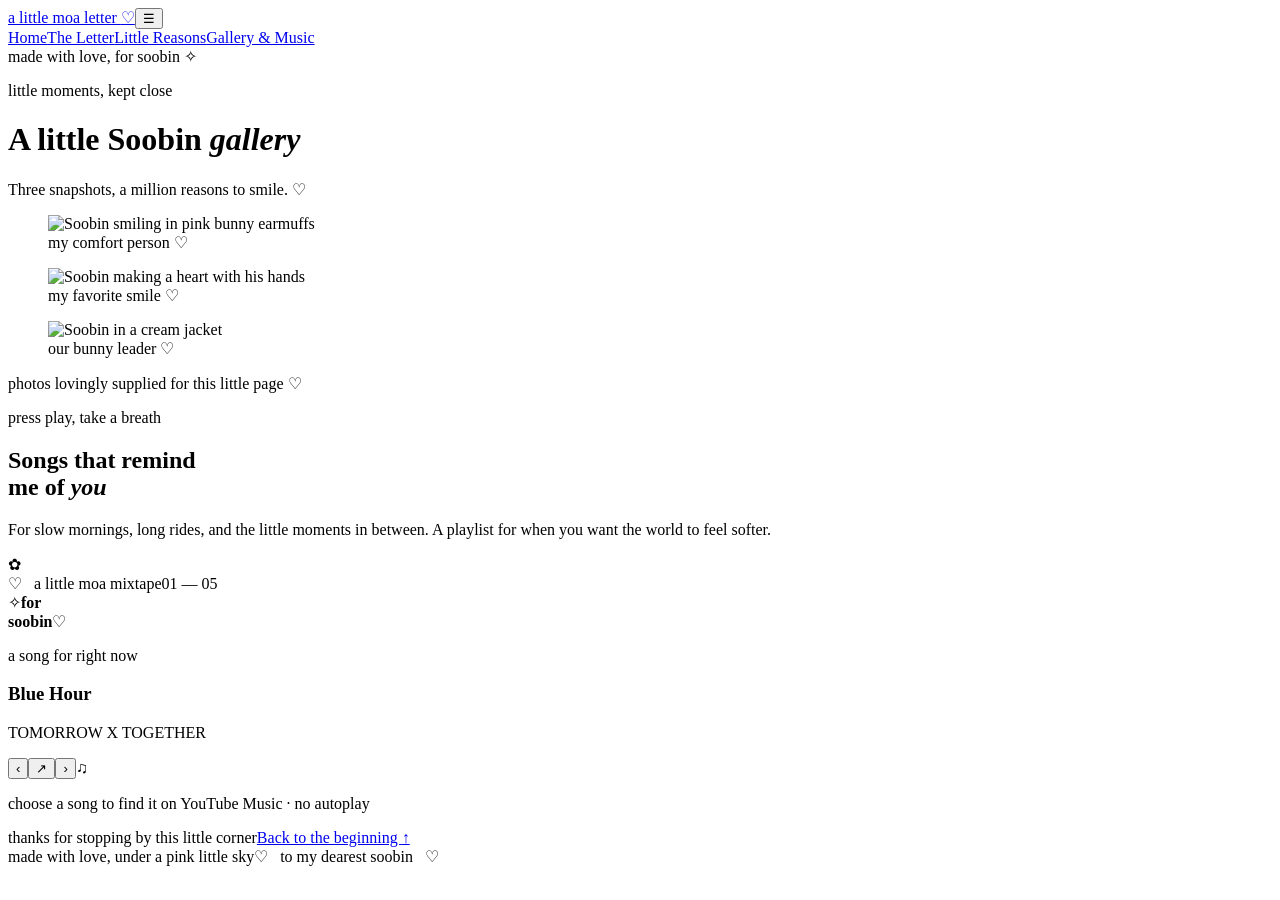
==== gallery.html @ 7ad31db4 "Add gallery.html for Soobin site" ====
<!doctype html>
<html lang="en"><head><meta charset="utf-8"><meta name="viewport" content="width=device-width,initial-scale=1"><meta name="theme-color" content="#fff8f5"><title>Gallery & Music ♡</title><link rel="preconnect" href="https://fonts.googleapis.com"><link rel="preconnect" href="https://fonts.gstatic.com" crossorigin><link href="https://fonts.googleapis.com/css2?family=DM+Sans:wght@400;500;600&family=Playfair+Display:ital,wght@0,500;0,600;1,500;1,600&family=Sacramento&display=swap" rel="stylesheet"><link rel="stylesheet" href="styles.css"></head>
<body><div class="ambient-stars" aria-hidden="true"></div><div class="floaties" aria-hidden="true"></div><header class="site-header"><a class="wordmark" href="index.html">a little moa letter <span>♡</span></a><button class="menu-toggle" aria-label="Open menu" aria-expanded="false">☰</button><nav class="main-nav"><a href="index.html">Home</a><a href="letter.html">The Letter</a><a href="reasons.html">Little Reasons</a><a class="active" href="gallery.html">Gallery & Music</a></nav><span class="header-note">made with love, for soobin ✧</span></header>
<main class="inner-page gallery-page"><div class="page-intro reveal"><p class="eyebrow">little moments, kept close</p><h1>A little Soobin <em>gallery</em></h1><p>Three snapshots, a million reasons to smile. ♡</p></div><div class="gallery-grid"><figure class="polaroid polaroid-tall reveal"><div class="polaroid-image"><img src="assets/soobin-bunny.png" alt="Soobin smiling in pink bunny earmuffs"></div><figcaption>my comfort person <span>♡</span></figcaption><span class="tape"></span></figure><figure class="polaroid polaroid-mid reveal"><div class="polaroid-image"><img src="assets/soobin-heart.png" alt="Soobin making a heart with his hands"></div><figcaption>my favorite smile <span>♡</span></figcaption><span class="tape"></span></figure><figure class="polaroid polaroid-short reveal"><div class="polaroid-image"><img src="assets/soobin-portrait.png" alt="Soobin in a cream jacket"></div><figcaption>our bunny leader <span>♡</span></figcaption><span class="tape"></span></figure></div><p class="image-credit">photos lovingly supplied for this little page ♡</p>
<section class="playlist-section"><div class="playlist-intro reveal"><p class="eyebrow">press play, take a breath</p><h2>Songs that remind<br>me of <em>you</em></h2><p>For slow mornings, long rides, and the little moments in between. A playlist for when you want the world to feel softer.</p><span class="playlist-flower">✿</span></div><div class="player-card reveal"><div class="player-top"><span>♡ &nbsp; a little moa mixtape</span><span>01 — 05</span></div><div class="now-playing"><div class="album-art"><span>✧</span><b>for<br>soobin</b><span>♡</span></div><div><p class="now-label">a song for right now</p><h3 id="trackTitle">Blue Hour</h3><p>TOMORROW X TOGETHER</p></div></div><div class="player-controls"><button id="prevTrack" aria-label="Previous song">‹</button><button id="playTrack" class="play-button" aria-label="Open song on YouTube Music">↗</button><button id="nextTrack" aria-label="Next song">›</button><span class="volume">♫</span></div><ul class="track-list" id="trackList"></ul><p class="player-foot">choose a song to find it on YouTube Music · no autoplay</p></div></section>
<div class="page-next"><span>thanks for stopping by this little corner</span><a href="index.html" class="button button-outline">Back to the beginning <span>↑</span></a></div></main><footer class="site-footer"><span>made with love, under a pink little sky</span><span>♡ &nbsp; to my dearest soobin &nbsp; ♡</span></footer><div class="toast" role="status" aria-live="polite"></div><script src="script.js"></script></body></html>
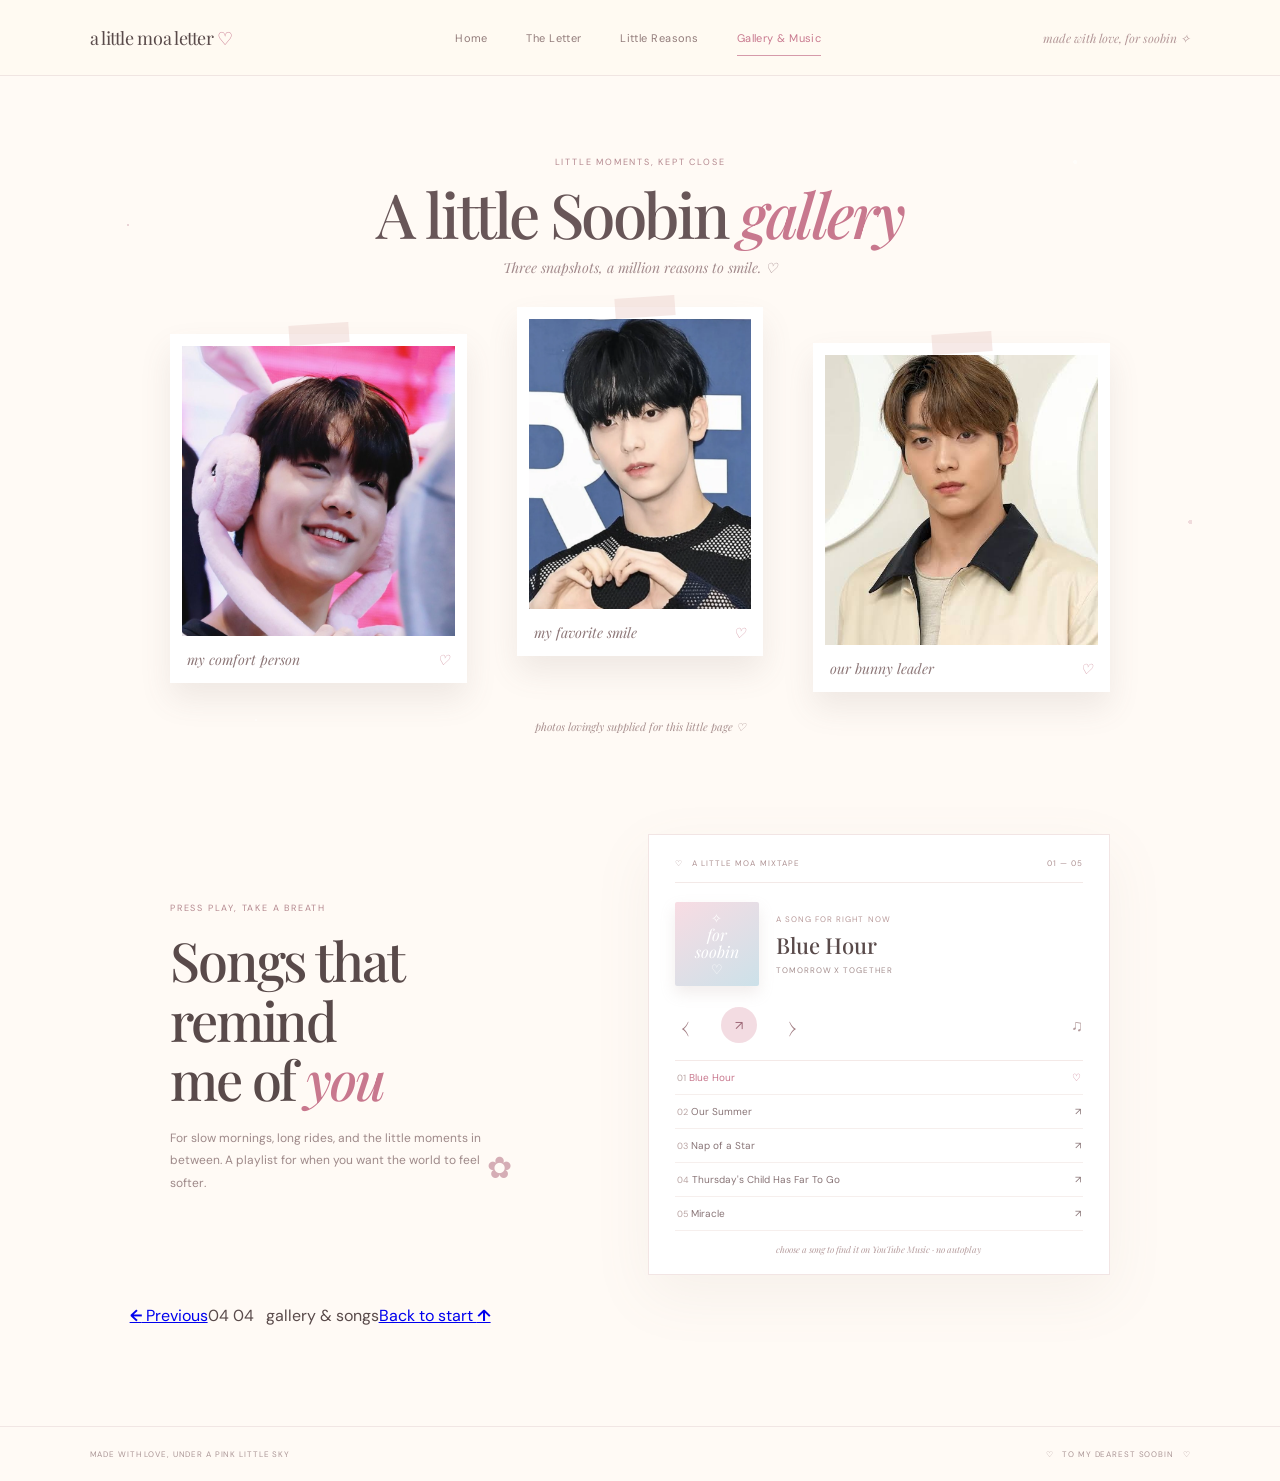
==== commit 3e8b74dd: "Make gallery.html part of sequential page flow" ====
--- a/gallery.html
+++ b/gallery.html
@@ -3,5 +3,5 @@
 <body><div class="ambient-stars" aria-hidden="true"></div><div class="floaties" aria-hidden="true"></div><header class="site-header"><a class="wordmark" href="index.html">a little moa letter <span>♡</span></a><button class="menu-toggle" aria-label="Open menu" aria-expanded="false">☰</button><nav class="main-nav"><a href="index.html">Home</a><a href="letter.html">The Letter</a><a href="reasons.html">Little Reasons</a><a class="active" href="gallery.html">Gallery & Music</a></nav><span class="header-note">made with love, for soobin ✧</span></header>
 <main class="inner-page gallery-page"><div class="page-intro reveal"><p class="eyebrow">little moments, kept close</p><h1>A little Soobin <em>gallery</em></h1><p>Three snapshots, a million reasons to smile. ♡</p></div><div class="gallery-grid"><figure class="polaroid polaroid-tall reveal"><div class="polaroid-image"><img src="assets/soobin-bunny.png" alt="Soobin smiling in pink bunny earmuffs"></div><figcaption>my comfort person <span>♡</span></figcaption><span class="tape"></span></figure><figure class="polaroid polaroid-mid reveal"><div class="polaroid-image"><img src="assets/soobin-heart.png" alt="Soobin making a heart with his hands"></div><figcaption>my favorite smile <span>♡</span></figcaption><span class="tape"></span></figure><figure class="polaroid polaroid-short reveal"><div class="polaroid-image"><img src="assets/soobin-portrait.png" alt="Soobin in a cream jacket"></div><figcaption>our bunny leader <span>♡</span></figcaption><span class="tape"></span></figure></div><p class="image-credit">photos lovingly supplied for this little page ♡</p>
 <section class="playlist-section"><div class="playlist-intro reveal"><p class="eyebrow">press play, take a breath</p><h2>Songs that remind<br>me of <em>you</em></h2><p>For slow mornings, long rides, and the little moments in between. A playlist for when you want the world to feel softer.</p><span class="playlist-flower">✿</span></div><div class="player-card reveal"><div class="player-top"><span>♡ &nbsp; a little moa mixtape</span><span>01 — 05</span></div><div class="now-playing"><div class="album-art"><span>✧</span><b>for<br>soobin</b><span>♡</span></div><div><p class="now-label">a song for right now</p><h3 id="trackTitle">Blue Hour</h3><p>TOMORROW X TOGETHER</p></div></div><div class="player-controls"><button id="prevTrack" aria-label="Previous song">‹</button><button id="playTrack" class="play-button" aria-label="Open song on YouTube Music">↗</button><button id="nextTrack" aria-label="Next song">›</button><span class="volume">♫</span></div><ul class="track-list" id="trackList"></ul><p class="player-foot">choose a song to find it on YouTube Music · no autoplay</p></div></section>
-<div class="page-next"><span>thanks for stopping by this little corner</span><a href="index.html" class="button button-outline">Back to the beginning <span>↑</span></a></div></main><footer class="site-footer"><span>made with love, under a pink little sky</span><span>♡ &nbsp; to my dearest soobin &nbsp; ♡</span></footer><div class="toast" role="status" aria-live="polite"></div><script src="script.js"></script></body></html>
+<nav class="page-turn" aria-label="Page sequence"><a href="reasons.html"><b>←</b> Previous</a><span>04 <i></i> 04 &nbsp; gallery & songs</span><a href="index.html">Back to start <b>↑</b></a></nav></main><footer class="site-footer"><span>made with love, under a pink little sky</span><span>♡ &nbsp; to my dearest soobin &nbsp; ♡</span></footer><div class="toast" role="status" aria-live="polite"></div><script src="script.js"></script></body></html>
 
--- a/styles.css
+++ b/styles.css
@@ -0,0 +1,3 @@
+:root{--ink:#594a4a;--rose:#c8788e;--pink:#e9a9b8;--muted:#9f8887;--cream:#fffaf5;--paper:#fffdfb;--blue:#dceaf1;--lav:#eeeaf5;--line:#f1dfe0;--serif:'Playfair Display',Georgia,serif;--script:'Sacramento',cursive;--sans:'DM Sans',sans-serif}*{box-sizing:border-box}html{scroll-behavior:smooth;scroll-padding-top:85px}body{margin:0;color:var(--ink);font-family:var(--sans);background:var(--cream);overflow-x:hidden}button,a{-webkit-tap-highlight-color:transparent}button{font:inherit}.ambient-stars{position:fixed;inset:0;z-index:-1;pointer-events:none;opacity:.54;background-image:radial-gradient(1px 1px at 10% 25%,#d8b4bd 99%,transparent),radial-gradient(2px 2px at 84% 18%,#fff 99%,transparent),radial-gradient(1px 1px at 72% 74%,#d0c9de 99%,transparent),radial-gradient(1px 1px at 20% 80%,#fff 99%,transparent),radial-gradient(2px 2px at 93% 58%,#e4c0c8 99%,transparent)}.site-header{height:76px;position:sticky;top:0;z-index:20;display:flex;align-items:center;justify-content:space-between;padding:0 clamp(22px,7vw,110px);background:#fffaf2eF;border-bottom:1px solid #f0e5e2;backdrop-filter:blur(14px)}.wordmark{font:18px var(--serif);letter-spacing:-.02em;color:var(--ink);text-decoration:none;white-space:nowrap}.wordmark span{color:var(--rose)}.main-nav{display:flex;align-items:center;gap:clamp(16px,3vw,42px)}.main-nav a{position:relative;text-decoration:none;color:#927c7b;font-size:11px;letter-spacing:.04em;padding:30px 0;transition:color .2s}.main-nav a:hover,.main-nav a.active{color:var(--rose)}.main-nav a.active:after{content:'';position:absolute;bottom:19px;left:0;right:0;height:1px;background:#d69aaa}.header-note{font:italic 12px var(--serif);color:#b39798;white-space:nowrap}.menu-toggle{display:none;border:0;background:none;color:#94747c;font-size:20px}.eyebrow{font-size:9px;letter-spacing:.2em;text-transform:uppercase;color:#b4888f;margin:0 0 17px}.eyebrow span{color:#d2b19b;margin:0 5px}h1,h2,h3,p{margin-top:0}.home-hero{min-height:630px;max-width:1300px;margin:auto;padding:100px clamp(26px,11vw,155px) 95px;display:grid;grid-template-columns:1.1fr .9fr;align-items:center;gap:clamp(30px,7vw,100px);position:relative;overflow:hidden}.hero-copy{position:relative;z-index:2}.hero-copy h1{font:500 clamp(54px,7vw,88px)/1.02 var(--serif);letter-spacing:-.055em;color:#685658;margin:0 0 21px}.hero-copy h1 em{font-weight:500;color:var(--rose)}.hero-heart{font:35px var(--sans);color:var(--pink);vertical-align:top}.hero-lede{font:italic clamp(17px,2vw,21px)/1.5 var(--serif);color:#92777b;max-width:440px;margin:0 0 15px}.hero-body{font-size:12px;line-height:1.9;color:#9f8b89;max-width:420px}.hero-actions{display:flex;align-items:center;gap:24px;flex-wrap:wrap;margin-top:25px}.button{display:inline-flex;align-items:center;justify-content:center;gap:10px;text-decoration:none;border-radius:99px;padding:12px 19px;font-size:10px;letter-spacing:.07em;cursor:pointer;transition:transform .2s,box-shadow .2s,background .2s}.button:hover{transform:translateY(-2px);box-shadow:0 9px 20px #9b727422}.button-rose{background:#c98797;border:1px solid #c98797;color:white}.button-outline{background:#fffaf7;border:1px solid #e7cfd4;color:#95777d}.text-link,.under-link{color:#987c80;text-decoration:none;font-size:10px;letter-spacing:.04em;border-bottom:1px solid #dcc7c9;padding-bottom:4px}.text-link span,.under-link span{color:#c8788e;margin-left:7px}.hero-signature{font:italic 13px var(--serif);color:#a48d8c;margin-top:30px}.hero-signature span{font:27px var(--script);color:#c8788e;margin-left:5px}.hero-art{position:relative;min-height:430px;display:grid;place-items:center}.hero-halo{position:absolute;width:min(36vw,440px);height:min(36vw,440px);min-width:310px;min-height:310px;border-radius:50%;background:radial-gradient(circle,#f7e7eb 0,#f6e8ed 57%,#dfeaf0 58%,#dfeaf0 59%,transparent 60%);opacity:.9}.hero-photo-frame{position:relative;width:min(300px,75%);background:#fff;padding:10px 10px 0;box-shadow:0 20px 55px #90767a20;transform:rotate(2deg)}.hero-photo-frame img{width:100%;height:360px;object-fit:cover;object-position:center 22%;display:block}.frame-caption{height:42px;display:flex;justify-content:space-between;align-items:center;padding:0 11px;color:#a98a8b;font:italic 13px var(--serif)}.frame-caption b{color:#d296a3}.sticker{position:absolute;z-index:2;display:grid;place-content:center;text-align:center;border-radius:50%;font:italic 15px/1.05 var(--serif);box-shadow:0 5px 17px #6f90911b}.sticker-top{right:2%;top:16%;width:78px;height:78px;background:#dceaf1;color:#708c96;transform:rotate(8deg)}.sticker-bottom{bottom:11%;left:3%;width:84px;height:84px;background:#f8e4d8;color:#a8817c;transform:rotate(-9deg)}.hero-orbit{position:absolute;font-size:25px;color:#cf9baa}.orbit-one{top:9%;left:14%}.orbit-two{right:8%;bottom:20%;color:#b2a5cb}.hero-flower{position:absolute;bottom:38px;left:7%;font-size:31px;color:#d5aab2}.welcome-strip{display:grid;grid-template-columns:1.1fr .9fr;gap:clamp(30px,9vw,140px);align-items:center;padding:85px clamp(26px,15vw,210px);background:#f8edf0}.welcome-strip h2{font:500 clamp(39px,5vw,54px) var(--serif);margin:0 0 12px}.welcome-strip h2 em,.section-heading h2 em,.hug-panel h2 em,.playlist-intro h2 em{font-weight:500;color:var(--rose)}.welcome-strip>div:first-child>p:not(.eyebrow){font:italic 15px/1.8 var(--serif);color:#927f80;max-width:520px}.under-link{display:inline-block;margin-top:8px}.strip-aside{max-width:400px;border-left:1px solid #dfbdc5;padding:11px 0 11px 27px;position:relative}.quote-mark{font:55px var(--serif);color:#d4a1ad;line-height:.5}.strip-aside p{font:italic 20px/1.55 var(--serif);color:#836e72;margin:7px 0 12px}.quote-by{font:italic 12px var(--serif);color:#ad8d91}.home-reasons{padding:100px clamp(26px,12vw,170px) 110px;max-width:1400px;margin:auto}.section-heading{text-align:center;margin-bottom:38px}.section-heading h2{font:500 clamp(36px,4.8vw,52px) var(--serif);margin:0 0 9px}.section-heading .under-link{margin-top:9px}.reason-preview{display:grid;grid-template-columns:repeat(3,1fr);gap:16px}.reason-card{background:#fffdfb;border:1px solid #f1e6e3;padding:30px 20px 26px;text-align:center;min-height:170px;transition:transform .3s,box-shadow .3s}.reason-card:hover{transform:translateY(-5px);box-shadow:0 15px 35px #997d8015}.reason-icon{display:grid;place-items:center;margin:0 auto 14px;width:38px;height:38px;border-radius:50%;background:#fbecf0;color:#c58392;font-size:18px}.reason-icon.blue{background:#eaf2f4;color:#89a9b1}.reason-icon.lilac{background:#f0edf6;color:#a296bd}.reason-icon.peach{background:#fbefe7;color:#c5917d}.reason-card h3,.reason-card h2{font:500 19px var(--serif);margin:0 0 8px}.reason-card p{font-size:11px;line-height:1.6;color:#a48e8e;margin:0}.hug-section{padding:18px clamp(22px,10vw,145px) 96px}.hug-panel{position:relative;text-align:center;background:#f6e8eb;padding:62px 24px 48px;overflow:hidden;max-width:1100px;margin:auto}.hug-panel:before,.hug-panel:after{content:'✧';position:absolute;color:#d0a6ad;font-size:24px;top:27px;left:12%}.hug-panel:after{content:'♡';left:auto;right:13%;top:auto;bottom:30px}.hug-cloud{position:absolute;top:15px;right:30%;font-size:25px;color:#b4cbd3;opacity:.75}.hug-panel h2{font:500 clamp(36px,4.8vw,52px) var(--serif);margin:0 0 18px}.love-counter{display:flex;align-items:center;justify-content:center;gap:10px;color:#a38083}.love-counter>span{color:#d893a2;font-size:20px}.love-counter strong{font:italic 23px var(--serif);color:#b56e80}.love-counter small{font:italic 12px var(--serif)}.hug-actions{display:flex;justify-content:center;flex-wrap:wrap;gap:10px;margin-top:22px}.surprise-message{min-height:20px;margin:17px 0 0;font:italic 15px var(--serif);color:#997c80}.closing-note{text-align:center;padding:45px 20px 72px;background:#fffaf5}.closing-note>p{font:italic 18px var(--serif);color:#8e777b;margin-bottom:7px}.script-link{font:30px var(--script);color:#bd7c8b;text-decoration:none}.site-footer{display:flex;justify-content:space-between;padding:22px clamp(22px,7vw,110px);border-top:1px solid #f1e6e4;background:#fffaf5;color:#ab9696;font-size:8px;letter-spacing:.11em;text-transform:uppercase}.inner-page{max-width:1120px;margin:0 auto;padding:80px clamp(22px,7vw,90px) 100px;min-height:calc(100vh - 140px)}.page-intro{text-align:center;margin:0 auto 42px}.page-intro .eyebrow{margin-bottom:12px}.page-intro h1{font:500 clamp(40px,5.5vw,62px)/1.1 var(--serif);letter-spacing:-.04em;color:#685658;margin:0 0 10px}.page-intro h1 em{font-weight:500;color:var(--rose)}.page-intro>p:last-child{font:italic 14px var(--serif);color:#a38b8d;margin:0}.letter-page{max-width:1000px}.letter-paper{max-width:800px;margin:0 auto;background:#fffdfb;padding:53px clamp(35px,8vw,95px) 57px;position:relative;box-shadow:0 20px 60px #b8869415;border:1px solid #f5e8e6}.paper-border{position:absolute;inset:12px;border:1px solid #f5e9e5;pointer-events:none}.letter-meta{display:flex;justify-content:space-between;font-size:9px;letter-spacing:.13em;text-transform:uppercase;color:#b38c91;padding-bottom:17px;border-bottom:1px solid #f2e4e1;position:relative}.letter-copy{position:relative}.letter-copy p{font:italic 15px/1.9 var(--serif);color:#78686a;margin:17px 0}.letter-copy .letter-signoff{padding-top:5px}.letter-signoff span:first-child{display:inline-block;margin-top:8px}.letter-signoff .script-link{font-size:28px}.letter-stamp{position:absolute;right:38px;bottom:34px;border:1px solid #ecced4;width:58px;height:58px;border-radius:50%;display:grid;place-content:center;text-align:center;color:#cf9aa6;font:italic 11px var(--serif);transform:rotate(-12deg)}.letter-flower{position:absolute;left:31px;bottom:34px;color:#c5d2d5;font-size:22px}.page-next{max-width:800px;margin:28px auto 0;display:flex;align-items:center;justify-content:space-between;color:#ad9294;font:italic 12px var(--serif)}.reasons-page{max-width:1160px}.reasons-grid{display:grid;grid-template-columns:repeat(3,1fr);gap:15px}.reasons-grid .reason-card{min-height:205px;padding:31px 22px}.reasons-grid .reason-card h2{font-size:20px}.reasons-grid .reason-card p{max-width:250px;margin:auto;font-size:12px}.reasons-surprise{margin:45px auto 0;text-align:center;background:#f8edf0;padding:26px 20px;max-width:660px}.reasons-surprise>span{font-size:23px;color:#ce9aa5}.reasons-surprise p{font:italic 16px var(--serif);color:#907a7e;margin:8px 0 15px}.reasons-page .page-next{margin-top:38px}.gallery-page{max-width:1200px}.gallery-page .page-intro{margin-bottom:38px}.gallery-grid{max-width:940px;margin:auto;display:grid;grid-template-columns:1fr .83fr 1fr;align-items:center;gap:50px}.polaroid{margin:0;background:#fff;padding:12px 12px 0;box-shadow:0 16px 30px #705c5b1c;position:relative}.polaroid-tall{transform:rotate(-4deg);margin-top:10px}.polaroid-mid{transform:rotate(3deg);margin-top:-45px}.polaroid-short{transform:rotate(-2deg);margin-top:28px}.polaroid-image{height:290px;overflow:hidden;background:#f6e7e9}.polaroid img{width:100%;height:100%;object-fit:cover;display:block;transition:transform .7s}.polaroid:hover img{transform:scale(1.04)}.polaroid-tall img{object-position:center 30%}.polaroid-mid img{object-position:center 26%}.polaroid-short img{object-position:center 25%}.polaroid figcaption{height:47px;display:flex;justify-content:space-between;align-items:center;padding:0 5px;color:#8d7778;font:italic 14px var(--serif)}.polaroid figcaption span{color:#d296a3}.tape{position:absolute;top:-10px;left:40%;width:60px;height:20px;background:#edd4d080;transform:rotate(-4deg)}.image-credit{text-align:center;font:italic 11px var(--serif);color:#aa9291;margin:27px 0 0}.playlist-section{display:grid;grid-template-columns:.85fr 1fr;gap:85px;align-items:center;padding:100px 0 30px;max-width:940px;margin:auto}.playlist-intro{position:relative}.playlist-intro h2{font:500 clamp(38px,4.5vw,54px)/1.1 var(--serif);letter-spacing:-.04em;margin:0 0 17px}.playlist-intro>p:not(.eyebrow){font-size:12px;line-height:1.9;color:#9e8989;max-width:330px}.playlist-flower{position:absolute;font-size:30px;right:13%;bottom:20px;color:#d5adb5}.player-card{background:#fff;border:1px solid #f2e5e4;padding:23px 26px 19px;box-shadow:0 20px 55px #917b7914}.player-top{display:flex;justify-content:space-between;font-size:8px;text-transform:uppercase;letter-spacing:.13em;color:#ae9293;border-bottom:1px solid #f3e9e7;padding-bottom:14px}.now-playing{display:flex;gap:17px;align-items:center;padding:19px 0 12px}.album-art{height:84px;width:84px;flex:none;background:linear-gradient(145deg,#f8dce3,#cce1e9);display:flex;flex-direction:column;align-items:center;justify-content:center;color:#fff;border-radius:2px;box-shadow:0 7px 15px #b69d9c30}.album-art span{font-size:13px}.album-art b{font:italic 16px/1.05 var(--serif);text-align:center}.now-label{font-size:8px;letter-spacing:.13em;text-transform:uppercase;color:#b89999;margin:0 0 6px}.now-playing h3{font:500 22px var(--serif);margin:0 0 5px}.now-playing div:last-child>p:last-child{font-size:8px;letter-spacing:.12em;color:#a48e8e;margin:0}.player-controls{display:flex;justify-content:center;align-items:center;gap:25px;padding:8px 0}.player-controls button{border:0;background:none;color:#a17d82;font:27px var(--serif);cursor:pointer}.player-controls .play-button{height:36px;width:36px;border-radius:50%;background:#f3dce2;color:#9e6877;font:13px var(--sans)}.volume{margin-left:auto;color:#b39b9c;font-size:16px}.track-list{list-style:none;padding:0;margin:8px 0 0;border-top:1px solid #f4e9e7}.track-list li{display:flex;align-items:center;justify-content:space-between;padding:10px 2px;border-bottom:1px solid #f6efed;color:#887476;font-size:10px;cursor:pointer;transition:color .2s}.track-list li:hover,.track-list li.active{color:#c8788e}.track-list small{color:#b9a4a3;font-size:9px}.player-foot{text-align:center;color:#b69d9e;font:italic 9px var(--serif);margin:12px 0 0}.gallery-page .page-next{margin-top:54px}.toast{position:fixed;bottom:24px;left:50%;transform:translate(-50%,20px);background:#fffdfb;border:1px solid #eedcdf;color:#a46f7c;padding:12px 20px;border-radius:99px;box-shadow:0 9px 25px #85666825;font:italic 14px var(--serif);opacity:0;pointer-events:none;transition:all .3s;z-index:40}.toast.show{opacity:1;transform:translate(-50%,0)}.floaties{position:fixed;inset:0;pointer-events:none;z-index:30;overflow:hidden}.floaty{position:absolute;bottom:-40px;animation:floatUp var(--duration,5s) ease-out forwards;opacity:0;color:var(--float-color,#d996a5);font-size:var(--size,18px);text-shadow:0 2px 7px #d990a333}@keyframes floatUp{0%{transform:translateY(0) rotate(0);opacity:0}15%{opacity:.9}85%{opacity:.7}100%{transform:translateY(-105vh) rotate(35deg);opacity:0}}.reveal{opacity:0;transform:translateY(18px);transition:opacity .7s ease,transform .7s ease}.reveal.visible{opacity:1;transform:translateY(0)}
+@media(max-width:900px){.site-header{padding:0 5vw}.header-note{display:none}.home-hero{padding:78px 8vw;gap:25px}.hero-art{min-height:380px}.hero-photo-frame img{height:325px}.gallery-grid{gap:25px}.polaroid-image{height:250px}.playlist-section{gap:40px}.inner-page{padding-top:65px}}@media(max-width:650px){.site-header{height:64px;padding:0 6vw}.wordmark{font-size:16px}.menu-toggle{display:block}.main-nav{display:none;position:absolute;top:63px;left:0;right:0;padding:12px 7vw 20px;background:#fffaf5;box-shadow:0 14px 25px #81666a16;flex-direction:column;gap:0;align-items:stretch}.main-nav.open{display:flex}.main-nav a{padding:13px 0;border-bottom:1px solid #f1e6e4;font-size:12px}.main-nav a.active:after{display:none}.home-hero{min-height:unset;grid-template-columns:1fr;padding:65px 8vw 72px;text-align:center;gap:28px}.hero-copy h1{font-size:clamp(51px,14vw,68px)}.hero-lede,.hero-body{margin-left:auto;margin-right:auto}.hero-actions{justify-content:center;gap:16px}.hero-signature{margin-top:21px}.hero-art{min-height:350px;grid-row:1}.hero-halo{width:320px;height:320px;min-width:0;min-height:0}.hero-photo-frame{width:230px}.hero-photo-frame img{height:275px}.sticker-top{right:4%;top:11%;width:68px;height:68px;font-size:13px}.sticker-bottom{left:4%;bottom:8%;width:70px;height:70px;font-size:13px}.welcome-strip{grid-template-columns:1fr;padding:62px 9vw;gap:35px}.welcome-strip>div:first-child{text-align:center}.strip-aside{margin:auto}.home-reasons{padding:70px 7vw}.reason-preview{grid-template-columns:1fr;gap:10px}.reason-preview .reason-card{min-height:0;padding:20px}.hug-section{padding:0 6vw 65px}.hug-panel{padding:55px 18px 42px}.hug-actions{flex-direction:column;align-items:center}.hug-actions .button{width:min(100%,310px)}.site-footer{padding:18px 6vw;gap:10px;align-items:center;font-size:7px}.site-footer span:last-child{text-align:right}.inner-page{padding:57px 6vw 75px}.page-intro{margin-bottom:32px}.letter-paper{padding:40px 27px 48px}.letter-meta{font-size:7px}.letter-copy p{font-size:14px;line-height:1.75;margin:14px 0}.letter-stamp{width:45px;height:45px;right:18px;bottom:17px;font-size:9px}.letter-flower{left:16px;bottom:18px;font-size:18px}.page-next{gap:12px;font-size:10px}.page-next .button{white-space:nowrap;padding:10px 13px;font-size:8px}.reasons-grid{grid-template-columns:repeat(2,1fr);gap:10px}.reasons-grid .reason-card{padding:22px 12px;min-height:180px}.reasons-grid .reason-card h2{font-size:16px}.reasons-grid .reason-card p{font-size:10px}.reasons-surprise{margin-top:28px}.gallery-grid{grid-template-columns:1fr 1fr;gap:22px 17px}.polaroid-image{height:205px}.polaroid{padding:8px 8px 0}.polaroid figcaption{height:39px;font-size:11px}.polaroid-mid{margin-top:22px}.polaroid-short{grid-column:1/3;width:63%;justify-self:center;margin-top:-6px}.polaroid-short .polaroid-image{height:230px}.playlist-section{grid-template-columns:1fr;gap:25px;padding-top:70px}.playlist-intro{text-align:center}.playlist-intro>p:not(.eyebrow){margin:0 auto}.playlist-flower{right:7%;bottom:-15px}.player-card{padding:19px}.gallery-page .page-next{margin-top:35px}}@media(prefers-reduced-motion:reduce){*,*:before,*:after{scroll-behavior:auto!important;animation-duration:.01ms!important;animation-iteration-count:1!important;transition-duration:.01ms!important}.reveal{opacity:1;transform:none}}
+
